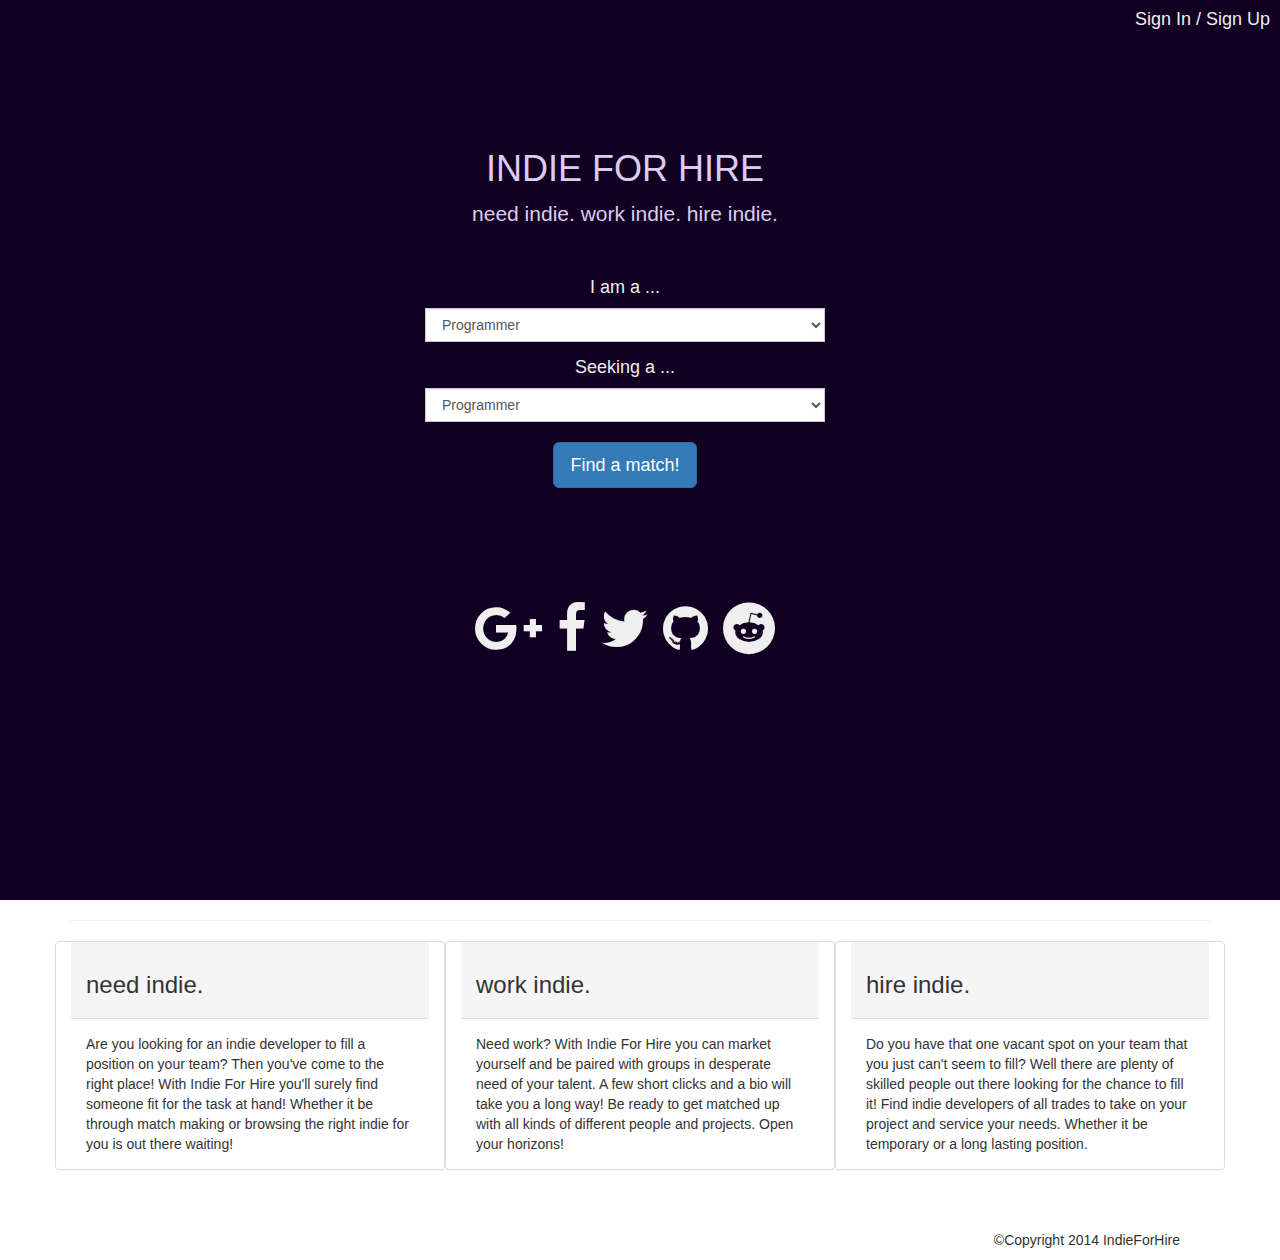
==== static/index.html @ 22d319b4 "Added static page" ====
<html>
  <head>
    <title>Indie For Hire</title>

    <link href="http://maxcdn.bootstrapcdn.com/bootstrap/3.2.0/css/bootstrap.min.css" rel="stylesheet">
    <link href="http://maxcdn.bootstrapcdn.com/font-awesome/4.1.0/css/font-awesome.min.css" type="text/css" rel="stylesheet">
    <link href="index.css" type="text/css" rel="stylesheet">
    <script src="http://maxcdn.bootstrapcdn.com/bootstrap/3.2.0/js/bootstrap.min.js"></script>
  </head>

  <body>
    <div class="container-full">
      <div class="pull-right" style="margin-right:10px">
        <h4 data-toggle="modal" href="#loginFormModal">Sign In / Sign Up</h4>
      </div>

      <div class="row col-lg-12 v-center">
        <div class="text-center">
          <h1>INDIE FOR HIRE</h1>
          <p class="lead">need indie. work indie. hire indie.</p>
        </div>

        <br>

        <form class="col-lg-12">
          <div class="input-group" style="width:400px;text-align:center;margin:0 auto;">
            <h4>I am a ...</h4>
            <select class="form-control">
              <option>
                Programmer
              </option>

              <option>
                Graphics Designer
              </option>

              <option>
                Writer
              </option>
            </select>

            <br>
            <br>

            <h4>Seeking a ...</h4>
            <select class="form-control">
              <option>
                Programmer
              </option>

              <option>
                Graphics Designer
              </option>

              <option>
                Writer
              </option>
            </select>

            <button class="btn btn-lg btn-primary" id="matchButton" style="margin-top:20px;" type="button">
              Find a match!
            </button>
          </div>
        </form>

        <div class="modal fade v-center" id="loginFormModal" tabindex="-1" role="dialog" area-labelledby="loginFormModal" aria-hidden="true">
          <div class="modal-dialog">
            <div class="modal-content">
              <div class="modal-header" style="color: black;">
                <a class="close" style="color: black;" data-dismiss="modal">x</a>
                <h3>Login</h3>
              </div>

              <div class="modal-body" style="color: black;">
                <form id="loginForm" role="form">
                  <div class="form-group">
                    <label for="login-email">Email</label>
                    <input type="email" name="email" class="form-control" id="login-email" placeholder="Email Address" />
                  </div>

                  <div class="form-group">
                    <label for="login-password">Password</label>
                    <input type="password" name="password" class="form-control" id="login-password" placeholder="Password" />
                  </div>

                  <div class="form-group text-center">
                    <button type="submit" class="btn btn-primary" id="login-submit">Login</button>
                    or
                    <button data-toggle="modal" href="#registerFormModal" class="btn btn-primary" id="login-register">Register</button>
                  </div>
                </form>
              </div>
            </div>
          </div>
        </div>

        <div class="modal fade v-center" id="registerFormModal" tabindex="-1" role="dialog" area-labelledby="registerFormModal" aria-hidden="true">
          <div class="modal-dialog">
            <div class="modal-content">
              <div class="modal-header" style="color: black;">
                <a class="close" style="color: black;" data-dismiss="modal">x</a>
                <h3>Register</h3>
              </div>

              <div class="modal-body" style="color: black;">
                <form id="registerForm" role="form">
                  <div class="form-group">
                    <label for="register-fullname">Full Name</label>
                    <input type="text" name="fullName" class="form-control" id="register-fullname" placeholder="Full Name" />
                  </div>

                  <div class="form-group">
                    <label for="register-email">Email Address</label>
                    <input type="email" name="email" class="form-control" id="register-email" placeholder="Email Address" />
                  </div>

                  <div class="form-group">
                    <label for="register-password">Password</label>
                    <input type="password" name="password" class="form-control" id="register-password" placeholder="Password" />
                  </div>

                  <div class="form-group">
                    <label for="register-confirm-password">Confirm Password</label>
                    <input type="password" name="confirmPassword" class="form-control" id="register-confirm-password" placeholder="Confirm Password" />
                  </div>

                  <div class="form-group">
                    <button type="submit" class="btn btn-primary" id="register-next">Next</button>
                  </div>
                </form>
              </div>
            </div>
          </div>
        </div>

        <div class="modal fade v-center" id="registerFormModal2" tabindex="-1" role="dialog" area-labelledby="registerFormModal2" aria-hidden="true">
          <div class="modal-dialog">
            <div class="modal-content">
              <div class="modal-header" style="color: black;">
                <a class="close" style="color: black;" data-dismiss="modal">x</a>
                <h3>Create a Profile</h3>
              </div>

              <div class="modal-body" style="color: black;">
                <form id="registerForm2" role="form">
                  <div class="form-group">
                    <label for="register-avatar-img">Avatar Preview</label>
                    <img src="http://placehold.it/140x140" name="avatarImg" id="register-avatar-img" class="img-responsive"/>
                  </div>

                  <div class="form-group">
                    <label for="register-avatar-url">Avatar URL</label>
                    <input type="url" name="avatarUrl" class="form-control" id="register-avatar-url" placeholder="http://imgur.com/awesome_avatar.jpg" />
                  </div>

                  <div class="form-group">
                    <label for="register-primary-skill">Primary Skill</label>
                    <select class="form-control">
                      {{> positionOptions}}
                    </select>
                  </div>

                  <div class="form-group">
                    <label for="register-headline">Headline</label>
                    <input type="text" name="headline" class="form-control" id="register-headline" placeholder="MEAN Stack Developer" />
                  </div>

                  <div class="form-group">
                    <label for="register-bio">Bio (1000 Character Limit)</label>
                    <input type="textarea" name="bio" class="form-control" id="register-bio" placeholder="I am an amazing individual with reputable skills." />
                  </div>

                  <div class="form-group">
                    <label for="register-personal-url">Personal Site</label>
                    <input type="url" name="personalUrl" class="form-control" id="register-personal-url" placeholder="http://github.com/cool_guy" />
                  </div>

                  <div class="form-group">
                    <button type="submit" class="btn btn-primary" id="register-submit">Create</button>
                  </div>
                </form>
              </div>
            </div>
          </div>
        </div>
      </div><!-- /row -->

      <div class="row col-lg-12 text-center v-center" style="font-size: 39pt;">
        <a style="color: #efefef; text-decoration: none;" class="fa fa-google-plus" href="#"></a>
         <a style="color: #efefef; text-decoration: none;" class="fa fa-facebook" href="#"></a>
        <a style="color: #efefef; text-decoration: none;" class="fa fa-twitter" href="#"></a>
        <a style="color: #efefef; text-decoration: none;" class="fa fa-github" href="#"></a>
        <a style="color: #efefef; text-decoration: none;" class="fa fa-reddit" href="#"></a>
      </div>

      <br>
      <br>
      <br>
      <br>
      <br>
    </div><!-- /container-full -->

    <div class="container">
      <hr>

      <div class="row">
        <div class="col-md-4 panel panel-default">
          <div class="panel-heading">
            <h3>need indie.</h3>
          </div>

          <div class="panel-body">
            Are you looking for an indie developer to fill a position
            on your team? Then you've come to the right place! With
            Indie For Hire you'll surely find someone fit for the task
            at hand! Whether it be through match making or browsing the
            right indie for you is out there waiting!
          </div>
        </div>

        <div class="col-md-4 panel panel-default">
          <div class="panel-heading">
            <h3>work indie.</h3>
          </div>

          <div class="panel-body">
            Need work? With Indie For Hire you can market yourself and be
            paired with groups in desperate need of your talent. A few
            short clicks and a bio will take you a long way! Be ready to get
            matched up with all kinds of different people and projects. Open
            your horizons!
          </div>
        </div>

        <div class="col-md-4 panel panel-default">
          <div class="panel-heading">
            <h3>hire indie.</h3>
          </div>

          <div class="panel-body">
            Do you have that one vacant spot on your team that you just can't
            seem to fill? Well there are plenty of skilled people out there
            looking for the chance to fill it! Find indie developers of all
            trades to take on your project and service your needs. Whether it
            be temporary or a long lasting position.
          </div>
        </div>
      </div>

      <div class="row col-lg-12">
        <br>
        <br>

        <p class="pull-right">©Copyright 2014 IndieForHire</p>
        <br>
      </div>
    </div>
  </body>
</html>
---- static/index.css ----
html, body {
  height: 100%;
}

h1 {
  color: #DDCCEE;
}

.modal-backdrop {
  background: none;
}

.lead {
  color: #DDCCEE;
}

/* Custom container */
.container-full {
  margin: 0 auto;
  width: 100%;
  min-height: 100%;
  background-color: #110022;
  color: #eee;
  overflow: hidden;
}

.container-full a {
  color: #efefef;
  text-decoration: none;
}

.v-center {
  margin-top: 7%;
}
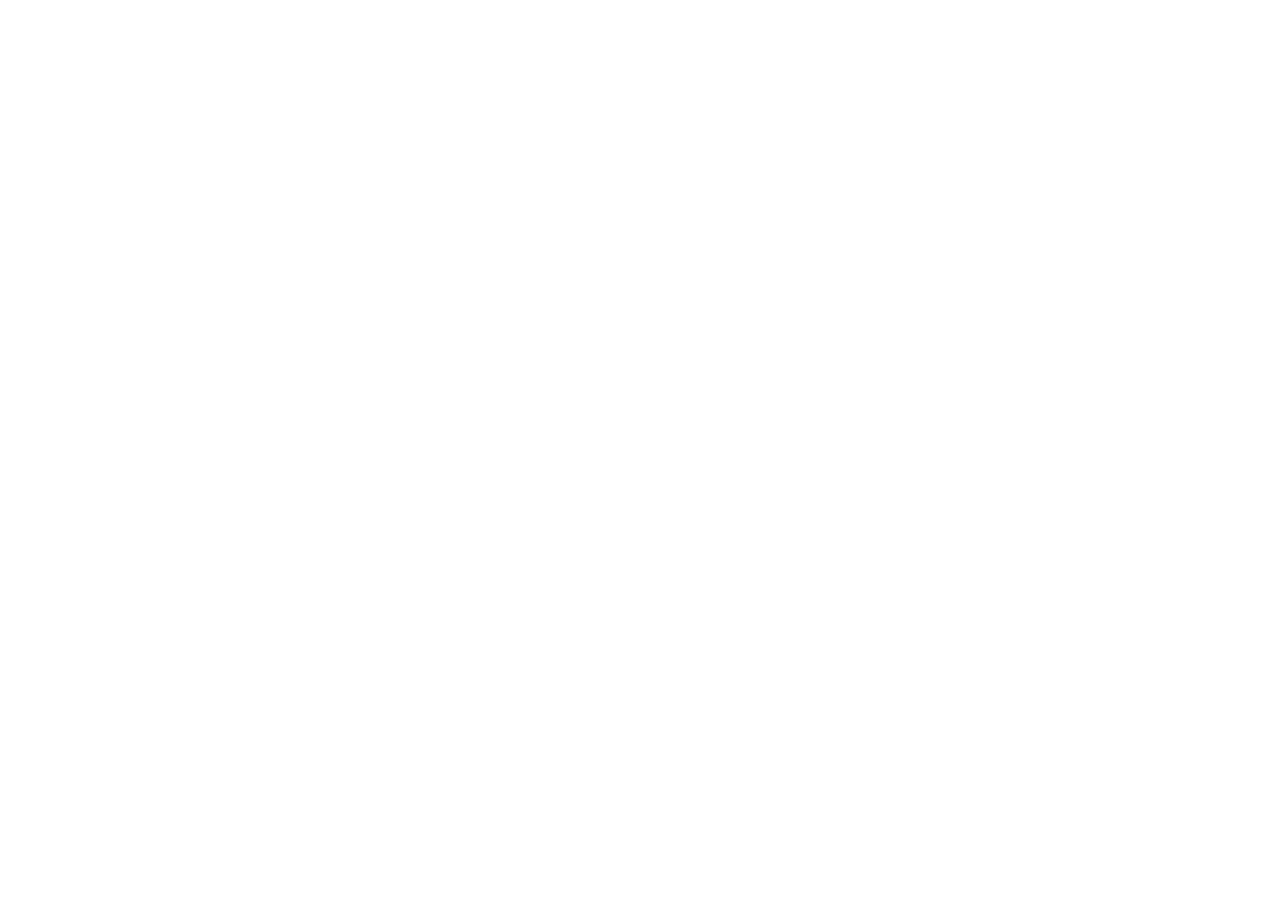
==== commit a7b5e508: "Commented out static design" ====
--- a/static/index.html
+++ b/static/index.html
@@ -1,3 +1,4 @@
+<!-- Uncomment to test with, Meteor doesn't like this file
 <html>
   <head>
     <title>Indie For Hire</title>
@@ -183,7 +184,7 @@
             </div>
           </div>
         </div>
-      </div><!-- /row -->
+      </div>
 
       <div class="row col-lg-12 text-center v-center" style="font-size: 39pt;">
         <a style="color: #efefef; text-decoration: none;" class="fa fa-google-plus" href="#"></a>
@@ -198,7 +199,7 @@
       <br>
       <br>
       <br>
-    </div><!-- /container-full -->
+    </div>
 
     <div class="container">
       <hr>
@@ -257,3 +258,4 @@
     </div>
   </body>
 </html>
+-->
